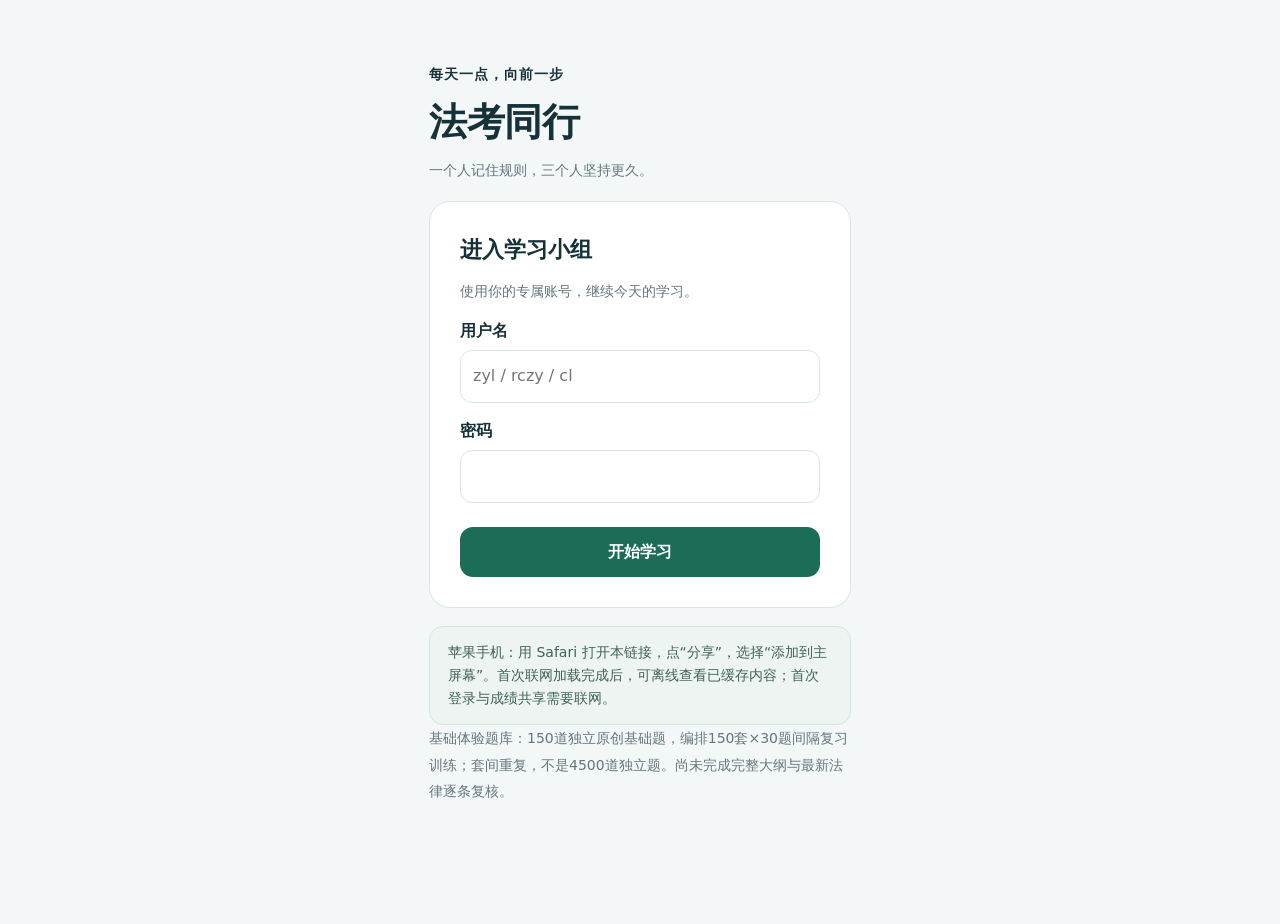
==== law-study/web/index.html @ 5caceefd "Add law study web app and bundled Android beta build" ====
<!doctype html>
<html lang="zh-CN"><head><meta charset="UTF-8"><meta name="viewport" content="width=device-width,initial-scale=1,viewport-fit=cover"><meta name="theme-color" content="#102b31"><meta name="apple-mobile-web-app-capable" content="yes"><meta name="apple-mobile-web-app-status-bar-style" content="default"><meta name="apple-mobile-web-app-title" content="法考同行"><link rel="manifest" href="./manifest.webmanifest"><link rel="apple-touch-icon" href="./icon.svg"><link rel="icon" href="./icon.svg"><link rel="stylesheet" href="./style.css"><title>法考同行 · 三人学习小组</title></head><body>
<div id="app"><main class="loading">正在准备你的学习空间…</main></div><div id="toast" role="status" aria-live="polite"></div><script type="module" src="./app.js"></script></body></html>
---- law-study/web/style.css ----
:root{--ink:#173139;--muted:#64777c;--green:#1c6d58;--mint:#dff1e8;--lime:#c8f481;--line:#dce5e5;--paper:#fff;--red:#b34242}*{box-sizing:border-box}body{margin:0;background:#f3f7f7;color:var(--ink);font:16px/1.65 system-ui,-apple-system,"Segoe UI","Microsoft YaHei",sans-serif}button,input,select,textarea{font:inherit}button,a,input,select,textarea{touch-action:manipulation}button{cursor:pointer;border:0;border-radius:13px;padding:12px 18px;background:var(--ink);color:white;font-weight:650}button:disabled{opacity:.45;cursor:default}button:focus-visible,a:focus-visible{outline:3px solid #6caaef;outline-offset:3px}input,select,textarea{width:100%;border:1px solid var(--line);border-radius:12px;padding:12px;background:white;color:var(--ink)}label{display:block;margin:15px 0 6px;font-weight:600}a{color:var(--green);text-underline-offset:3px}h1,h2,h3,p{margin:0 0 12px}h1{font-size:28px;line-height:1.3;letter-spacing:-.5px}h2{font-size:22px}h3{font-size:18px}small,.muted{color:var(--muted);font-size:14px}header{background:white;border-bottom:1px solid var(--line);padding:17px 24px;display:flex;align-items:center;justify-content:space-between;gap:12px}header strong{font-size:21px}header .mark{display:inline-grid;place-items:center;width:34px;height:34px;border-radius:10px;background:var(--ink);color:var(--lime);margin-right:10px}main{max-width:1080px;margin:0 auto;padding:28px 24px 120px}.stack>*+*{margin-top:18px}.row{display:flex;align-items:center;gap:12px;flex-wrap:wrap}.between{justify-content:space-between}.card{border:1px solid var(--line);background:white;border-radius:21px;padding:23px}.hero{background:var(--ink);color:white;border:0;position:relative;overflow:hidden}.hero .muted{color:#b9d0ce}.hero h1{font-size:32px}.hero button{background:var(--lime);color:var(--ink)}.hero .eyebrow{color:var(--lime)}.eyebrow{font-size:14px;letter-spacing:1px;font-weight:700;margin-bottom:12px}.hero-number{font-size:64px;font-weight:750;line-height:1.15;letter-spacing:-3px}.grid{display:grid;grid-template-columns:repeat(3,1fr);gap:16px}.grid.two{grid-template-columns:repeat(2,1fr)}.stat{font-size:29px;font-weight:750}.pill{display:inline-block;border-radius:20px;padding:4px 11px;background:var(--mint);color:var(--green);font-size:14px;font-weight:650}.pill.gray{background:#edf1f2;color:var(--muted)}.pill.warn{background:#fff0db;color:#946224}.quiet{background:#edf3f3;color:var(--ink)}.outline{background:transparent;color:var(--ink);box-shadow:inset 0 0 0 1px var(--line)}.danger{background:#f9eaea;color:var(--red)}.tiny{padding:7px 11px;font-size:14px;border-radius:9px}.textbutton{padding:4px;background:none;color:var(--green)}.bar{height:8px;background:#edf1ef;border-radius:10px;overflow:hidden;margin:12px 0}.bar span{display:block;background:var(--green);height:100%;border-radius:10px}.hero .bar{background:#335057}.hero .bar span{background:var(--lime)}.week{display:grid;grid-template-columns:repeat(7,1fr);gap:8px;text-align:center;margin-top:15px}.day{padding:12px 3px;border-radius:13px;background:#f1f5f5}.day.done{background:var(--green);color:white}.day.today{box-shadow:inset 0 0 0 2px var(--green)}.day small{display:block;color:inherit}.week .day strong{display:block}.sectionhead{display:flex;justify-content:space-between;gap:10px;align-items:center;margin:25px 0 14px}.sectionhead h2{margin:0}.subject{display:flex;flex-direction:column;gap:10px;min-height:205px}.subject .index{font-size:14px;color:var(--green);font-weight:700}.subject button{margin-top:auto}.subject h3{margin:0}.notice{background:#edf4f1;border:1px solid #d2e5da;padding:14px 18px;border-radius:14px;color:#3f6257;font-size:14px}.bottom{position:fixed;bottom:0;left:0;right:0;background:#ffffffed;backdrop-filter:blur(15px);border-top:1px solid var(--line);padding:10px 10px calc(10px + env(safe-area-inset-bottom));display:flex;justify-content:center;gap:12px;z-index:10}.bottom button{background:transparent;color:var(--muted);min-width:130px;border-radius:14px;padding:10px 15px}.bottom button.active{background:var(--ink);color:var(--lime)}.login{max-width:470px;padding-top:7vh}.login .brand{font-size:38px}.login .card{padding:30px}.login button[type=submit]{width:100%;margin-top:24px;background:var(--green)}.loading{text-align:center;padding-top:25vh}.error{color:var(--red);background:#fff0f0;border-radius:10px;padding:10px 14px;margin-top:14px}.success{background:var(--mint);padding:15px;border-radius:13px}.flash{min-height:240px;background:var(--ink);color:white;padding:28px;border-radius:21px;display:flex;flex-direction:column;justify-content:center}.flash p{font-size:23px;line-height:1.6}.flash .answer{border-top:1px solid #4b6266;margin-top:15px;padding-top:18px;color:var(--lime)}.levelnodes{display:flex;gap:12px;margin:20px 0;flex-wrap:wrap}.node{border:1px solid var(--line);border-radius:50%;width:49px;height:49px;padding:0;background:white;color:var(--ink)}.node.master{background:var(--green);color:white}.node.current{box-shadow:0 0 0 4px #cfe8db}.options{display:grid;gap:12px;margin:20px 0}.option{text-align:left;background:white;color:var(--ink);border:1px solid var(--line);padding:15px 18px;font-weight:500;display:flex;gap:13px;align-items:baseline}.option.chosen{border-color:var(--green);box-shadow:inset 0 0 0 1px var(--green);background:#f0f8f2}.option.right{background:#e0f3e6;border-color:#5a9b6c}.option.wrong{background:#faeeee;border-color:#d47e7e}.letter{display:inline-flex;align-items:center;justify-content:center;width:28px;height:28px;flex-shrink:0;background:#f0f4f4;border-radius:8px;font-weight:700}.qtitle{font-size:22px;line-height:1.7}.quiznav{display:flex;justify-content:space-between;gap:12px;margin-top:23px}.navigator{display:grid;grid-template-columns:repeat(10,1fr);gap:7px;margin-top:17px}.navigator button{padding:7px 0;background:#edf1f2;color:var(--ink);font-size:14px}.navigator button.answered{background:var(--mint);color:var(--green)}.navigator button.current{box-shadow:inset 0 0 0 2px var(--green)}table{width:100%;border-collapse:collapse;text-align:left;font-size:15px}th,td{padding:13px 9px;border-bottom:1px solid var(--line)}th{font-weight:600;color:var(--muted)}.tablewrap{overflow-x:auto}.score{font-size:66px;line-height:1.2;font-weight:750;color:var(--green)}.sets{display:grid;grid-template-columns:repeat(5,1fr);gap:10px}.setbtn{background:white;color:var(--ink);border:1px solid var(--line);text-align:left;padding:14px}.setbtn small{display:block;margin-top:5px}.setbtn.done{border-color:#9fcbb7;background:#f3faf6}.setbtn.selected{box-shadow:inset 0 0 0 2px var(--green)}.quiz-header{position:sticky;top:0;z-index:5}.review{padding:18px 0;border-bottom:1px solid var(--line)}details summary{cursor:pointer;font-weight:600}details>div{margin-top:14px}textarea{min-height:100px;resize:vertical}#toast{position:fixed;bottom:100px;left:50%;transform:translateX(-50%);max-width:90%;padding:12px 18px;color:white;background:#18353a;border-radius:12px;z-index:50;display:none;box-shadow:0 5px 25px #0002}#toast.visible{display:block}.full{width:100%}.spacer{height:10px}.timer{font-variant-numeric:tabular-nums;font-weight:700}.testtag{background:#fff2db;color:#8b6423;border-radius:9px;padding:3px 8px;font-size:13px}.filters{display:flex;gap:12px;flex-wrap:wrap}.filters input{flex:1;min-width:160px}.filters select{width:auto;min-width:130px}.empty{text-align:center;padding:28px;color:var(--muted)}@media(max-width:720px){header{padding:13px 17px}header strong{font-size:19px}header small{display:none}main{padding:20px 16px 110px}.grid,.grid.two{grid-template-columns:1fr}.stats-grid{grid-template-columns:repeat(3,1fr)}.stats-grid .card{padding:16px 10px}.card{padding:19px;border-radius:18px}.hero h1{font-size:28px}.bottom{gap:5px}.bottom button{min-width:0;flex:1;max-width:170px;padding:11px 6px;font-size:15px}.sets{grid-template-columns:repeat(3,1fr)}.navigator{grid-template-columns:repeat(6,1fr)}.flash{padding:23px}.flash p{font-size:21px}.login{padding-top:4vh}.week{gap:5px}.day{font-size:14px}.quiznav button{padding:12px}.qtitle{font-size:20px}.hero-number{font-size:56px}}@media(prefers-reduced-motion:no-preference){button{transition:background .15s,transform .15s}button:active{transform:scale(.985)}}
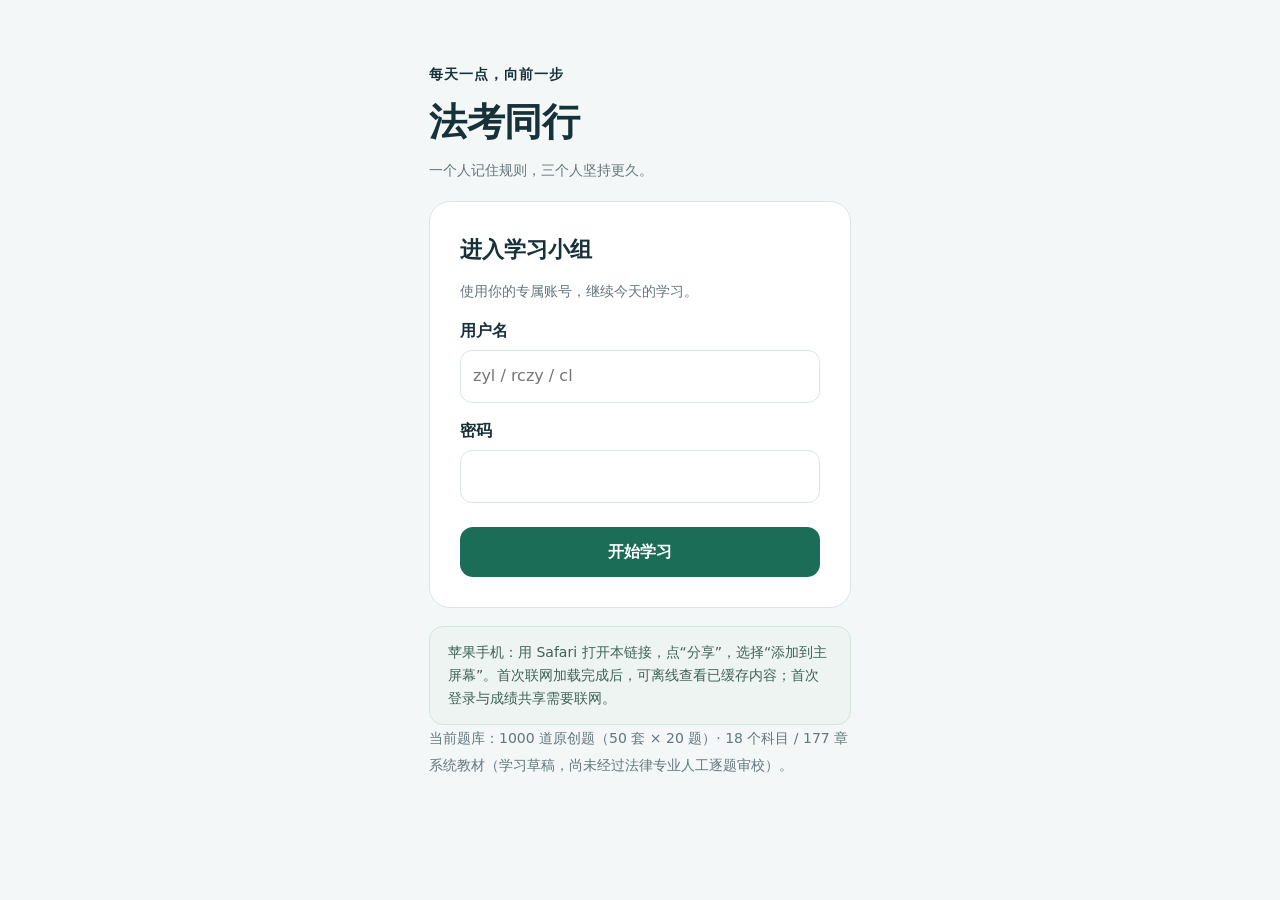
==== commit fde761ec: "Remove study group subtitle from web header and page title" ====
--- a/law-study/web/index.html
+++ b/law-study/web/index.html
@@ -1,3 +1,3 @@
 <!doctype html>
-<html lang="zh-CN"><head><meta charset="UTF-8"><meta name="viewport" content="width=device-width,initial-scale=1,viewport-fit=cover"><meta name="theme-color" content="#102b31"><meta name="apple-mobile-web-app-capable" content="yes"><meta name="apple-mobile-web-app-status-bar-style" content="default"><meta name="apple-mobile-web-app-title" content="法考同行"><link rel="manifest" href="./manifest.webmanifest"><link rel="apple-touch-icon" href="./icon.svg"><link rel="icon" href="./icon.svg"><link rel="stylesheet" href="./style.css"><title>法考同行 · 三人学习小组</title></head><body>
+<html lang="zh-CN"><head><meta charset="UTF-8"><meta name="viewport" content="width=device-width,initial-scale=1,viewport-fit=cover"><meta name="theme-color" content="#102b31"><meta name="apple-mobile-web-app-capable" content="yes"><meta name="apple-mobile-web-app-status-bar-style" content="default"><meta name="apple-mobile-web-app-title" content="法考同行"><link rel="manifest" href="./manifest.webmanifest"><link rel="apple-touch-icon" href="./icon.svg"><link rel="icon" href="./icon.svg"><link rel="stylesheet" href="./style.css"><title>法考同行</title></head><body>
 <div id="app"><main class="loading">正在准备你的学习空间…</main></div><div id="toast" role="status" aria-live="polite"></div><script type="module" src="./app.js"></script></body></html>
